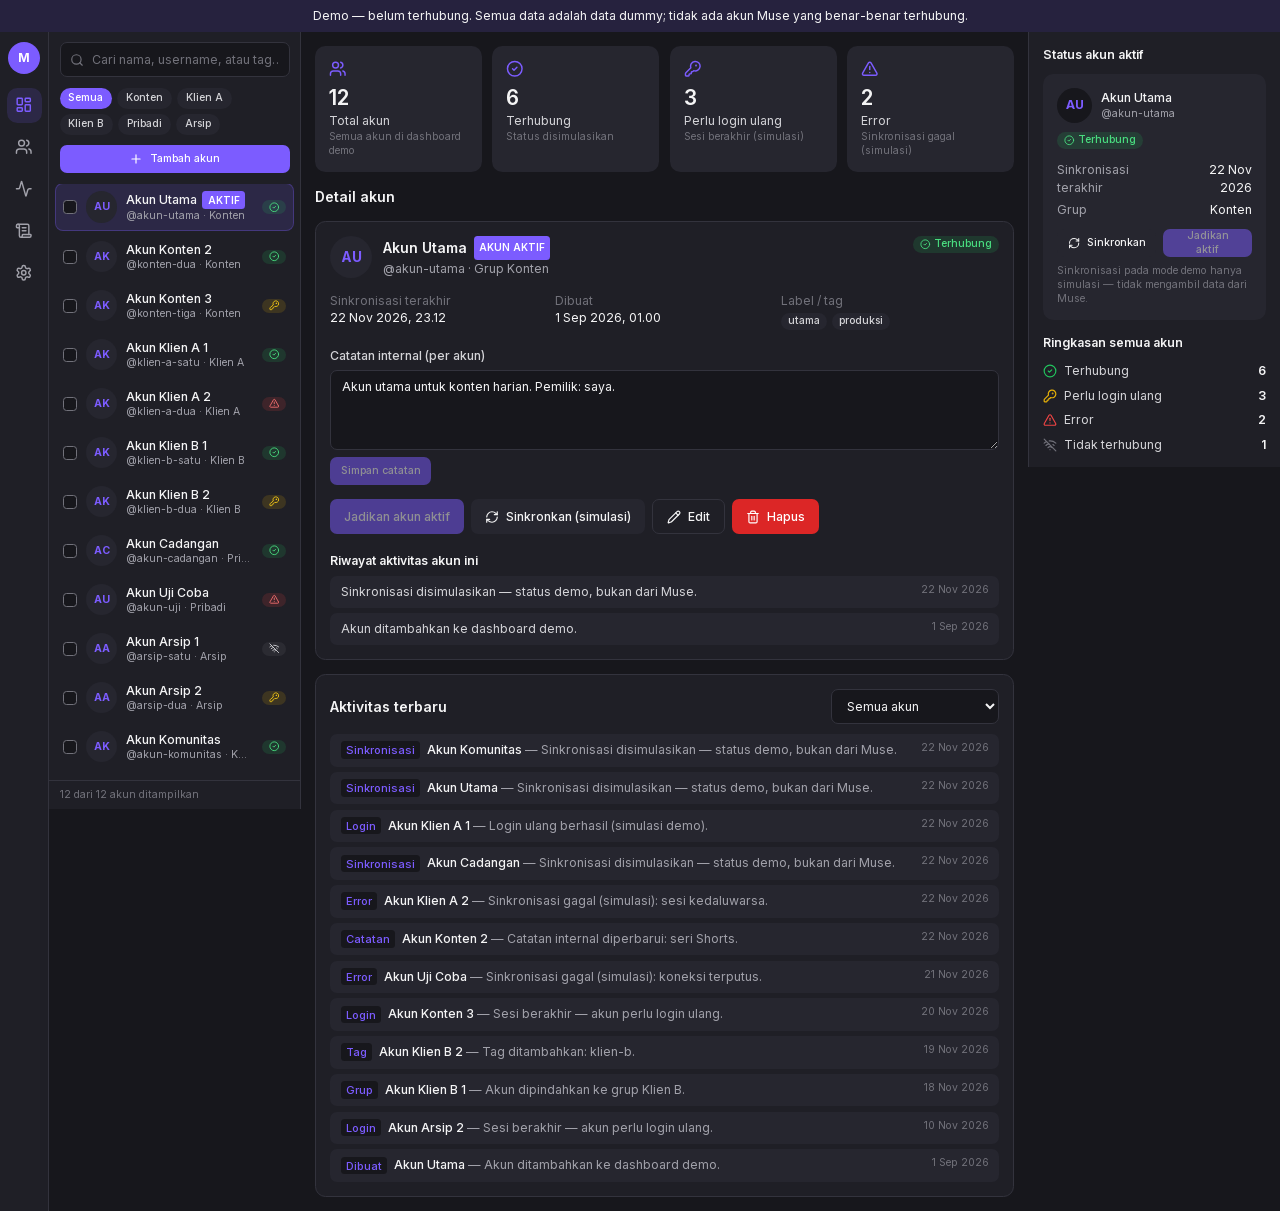
==== index.html @ e15f2b10 "Deploy Muse Multi-Account Manager (static export, demo)" ====
<!DOCTYPE html><html lang="id"><head><meta charSet="utf-8"/><meta name="viewport" content="width=device-width, initial-scale=1"/><link rel="preload" href="/_next/static/media/e4af272ccee01ff0-s.p.woff2" as="font" crossorigin="" type="font/woff2"/><link rel="stylesheet" href="/_next/static/css/fdf751924c16b645.css" data-precedence="next"/><link rel="preload" as="script" fetchPriority="low" href="/_next/static/chunks/webpack-b10e1bf7a5faa37c.js"/><script src="/_next/static/chunks/fd9d1056-e70a490eb02719dc.js" async=""></script><script src="/_next/static/chunks/117-2e8d9cd71b1ad365.js" async=""></script><script src="/_next/static/chunks/main-app-1f5f24aff5a892ca.js" async=""></script><script src="/_next/static/chunks/438-dbdf362c03883422.js" async=""></script><script src="/_next/static/chunks/536-ce1e2355e84a380b.js" async=""></script><script src="/_next/static/chunks/app/page-d097d29958a126de.js" async=""></script><script src="/_next/static/chunks/app/layout-db25bd745ebc02a4.js" async=""></script><title>Muse Multi-Account Manager — Demo</title><meta name="description" content="Dashboard demo untuk mengelola banyak akun Muse. Semua data adalah data dummy; tidak ada akun yang benar-benar terhubung."/><meta name="next-size-adjust"/><script src="/_next/static/chunks/polyfills-42372ed130431b0a.js" noModule=""></script></head><body class="__className_d8ebd1"><div class="flex min-h-screen flex-col bg-charcoal text-zinc-100"><div role="status" class="bg-accent-soft px-4 py-2 text-center text-sm text-zinc-100">Demo — belum terhubung. Semua data adalah data dummy; tidak ada akun Muse yang benar-benar terhubung.</div><header class="flex items-center gap-2 border-b border-charcoal-border bg-charcoal-panel px-3 py-2 lg:hidden"><button class="inline-flex items-center justify-center gap-2 rounded-lg font-medium transition-colors focus-visible:outline-none focus-visible:ring-2 focus-visible:ring-offset-2 focus-visible:ring-offset-charcoal disabled:pointer-events-none disabled:opacity-50 h-9 w-9 text-zinc-300 hover:bg-charcoal-card hover:text-zinc-100 focus-visible:ring-accent" aria-label="Buka daftar akun"><svg xmlns="http://www.w3.org/2000/svg" width="24" height="24" viewBox="0 0 24 24" fill="none" stroke="currentColor" stroke-width="2" stroke-linecap="round" stroke-linejoin="round" class="lucide lucide-menu h-5 w-5" aria-hidden="true"><line x1="4" x2="20" y1="12" y2="12"></line><line x1="4" x2="20" y1="6" y2="6"></line><line x1="4" x2="20" y1="18" y2="18"></line></svg></button><span class="text-sm font-semibold">Muse Multi-Account Manager</span><span class="ml-auto rounded-full bg-accent-soft px-2 py-0.5 text-xs text-accent">Demo</span><button class="inline-flex items-center justify-center gap-2 rounded-lg font-medium transition-colors focus-visible:outline-none focus-visible:ring-2 focus-visible:ring-offset-2 focus-visible:ring-offset-charcoal disabled:pointer-events-none disabled:opacity-50 h-9 w-9 text-zinc-300 hover:bg-charcoal-card hover:text-zinc-100 focus-visible:ring-accent" aria-label="Buka panel status"><svg xmlns="http://www.w3.org/2000/svg" width="24" height="24" viewBox="0 0 24 24" fill="none" stroke="currentColor" stroke-width="2" stroke-linecap="round" stroke-linejoin="round" class="lucide lucide-panel-right h-5 w-5" aria-hidden="true"><rect width="18" height="18" x="3" y="3" rx="2"></rect><path d="M15 3v18"></path></svg></button></header><div class="flex min-h-0 flex-1"><nav aria-label="Workspace" class="hidden w-14 shrink-0 flex-col items-center gap-2 border-r border-charcoal-border bg-charcoal-panel py-3 md:flex"><div class="mb-2 flex h-9 w-9 items-center justify-center rounded-full bg-accent text-sm font-bold text-white" aria-hidden="true">M</div><button aria-label="Dashboard" title="Dashboard" class="flex h-10 w-10 items-center justify-center rounded-xl transition-colors focus-visible:outline-none focus-visible:ring-2 focus-visible:ring-accent bg-accent-soft text-accent"><svg xmlns="http://www.w3.org/2000/svg" width="24" height="24" viewBox="0 0 24 24" fill="none" stroke="currentColor" stroke-width="2" stroke-linecap="round" stroke-linejoin="round" class="lucide lucide-layout-dashboard h-5 w-5" aria-hidden="true"><rect width="7" height="9" x="3" y="3" rx="1"></rect><rect width="7" height="5" x="14" y="3" rx="1"></rect><rect width="7" height="9" x="14" y="12" rx="1"></rect><rect width="7" height="5" x="3" y="16" rx="1"></rect></svg></button><button aria-label="Akun" title="Akun" class="flex h-10 w-10 items-center justify-center rounded-xl transition-colors focus-visible:outline-none focus-visible:ring-2 focus-visible:ring-accent text-zinc-400 hover:bg-charcoal-card hover:text-zinc-100"><svg xmlns="http://www.w3.org/2000/svg" width="24" height="24" viewBox="0 0 24 24" fill="none" stroke="currentColor" stroke-width="2" stroke-linecap="round" stroke-linejoin="round" class="lucide lucide-users h-5 w-5" aria-hidden="true"><path d="M16 21v-2a4 4 0 0 0-4-4H6a4 4 0 0 0-4 4v2"></path><circle cx="9" cy="7" r="4"></circle><path d="M22 21v-2a4 4 0 0 0-3-3.87"></path><path d="M16 3.13a4 4 0 0 1 0 7.75"></path></svg></button><button aria-label="Aktivitas" title="Aktivitas" class="flex h-10 w-10 items-center justify-center rounded-xl transition-colors focus-visible:outline-none focus-visible:ring-2 focus-visible:ring-accent text-zinc-400 hover:bg-charcoal-card hover:text-zinc-100"><svg xmlns="http://www.w3.org/2000/svg" width="24" height="24" viewBox="0 0 24 24" fill="none" stroke="currentColor" stroke-width="2" stroke-linecap="round" stroke-linejoin="round" class="lucide lucide-activity h-5 w-5" aria-hidden="true"><path d="M22 12h-2.48a2 2 0 0 0-1.93 1.46l-2.35 8.36a.25.25 0 0 1-.48 0L9.24 2.18a.25.25 0 0 0-.48 0l-2.35 8.36A2 2 0 0 1 4.49 12H2"></path></svg></button><button aria-label="Audit log" title="Audit log" class="flex h-10 w-10 items-center justify-center rounded-xl transition-colors focus-visible:outline-none focus-visible:ring-2 focus-visible:ring-accent text-zinc-400 hover:bg-charcoal-card hover:text-zinc-100"><svg xmlns="http://www.w3.org/2000/svg" width="24" height="24" viewBox="0 0 24 24" fill="none" stroke="currentColor" stroke-width="2" stroke-linecap="round" stroke-linejoin="round" class="lucide lucide-scroll-text h-5 w-5" aria-hidden="true"><path d="M15 12h-5"></path><path d="M15 8h-5"></path><path d="M19 17V5a2 2 0 0 0-2-2H4"></path><path d="M8 21h12a2 2 0 0 0 2-2v-1a1 1 0 0 0-1-1H11a1 1 0 0 0-1 1v1a2 2 0 1 1-4 0V5a2 2 0 1 0-4 0v2a1 1 0 0 0 1 1h3"></path></svg></button><button aria-label="Pengaturan" title="Pengaturan" class="flex h-10 w-10 items-center justify-center rounded-xl transition-colors focus-visible:outline-none focus-visible:ring-2 focus-visible:ring-accent text-zinc-400 hover:bg-charcoal-card hover:text-zinc-100"><svg xmlns="http://www.w3.org/2000/svg" width="24" height="24" viewBox="0 0 24 24" fill="none" stroke="currentColor" stroke-width="2" stroke-linecap="round" stroke-linejoin="round" class="lucide lucide-settings h-5 w-5" aria-hidden="true"><path d="M12.22 2h-.44a2 2 0 0 0-2 2v.18a2 2 0 0 1-1 1.73l-.43.25a2 2 0 0 1-2 0l-.15-.08a2 2 0 0 0-2.73.73l-.22.38a2 2 0 0 0 .73 2.73l.15.1a2 2 0 0 1 1 1.72v.51a2 2 0 0 1-1 1.74l-.15.09a2 2 0 0 0-.73 2.73l.22.38a2 2 0 0 0 2.73.73l.15-.08a2 2 0 0 1 2 0l.43.25a2 2 0 0 1 1 1.73V20a2 2 0 0 0 2 2h.44a2 2 0 0 0 2-2v-.18a2 2 0 0 1 1-1.73l.43-.25a2 2 0 0 1 2 0l.15.08a2 2 0 0 0 2.73-.73l.22-.39a2 2 0 0 0-.73-2.73l-.15-.08a2 2 0 0 1-1-1.74v-.5a2 2 0 0 1 1-1.74l.15-.09a2 2 0 0 0 .73-2.73l-.22-.38a2 2 0 0 0-2.73-.73l-.15.08a2 2 0 0 1-2 0l-.43-.25a2 2 0 0 1-1-1.73V4a2 2 0 0 0-2-2z"></path><circle cx="12" cy="12" r="3"></circle></svg></button></nav><div class="hidden lg:block"><aside class="flex w-72 shrink-0 flex-col border-r border-charcoal-border bg-charcoal-panel"><div class="space-y-3 p-3"><div class="relative"><svg xmlns="http://www.w3.org/2000/svg" width="24" height="24" viewBox="0 0 24 24" fill="none" stroke="currentColor" stroke-width="2" stroke-linecap="round" stroke-linejoin="round" class="lucide lucide-search pointer-events-none absolute left-3 top-1/2 h-4 w-4 -translate-y-1/2 text-zinc-500" aria-hidden="true"><circle cx="11" cy="11" r="8"></circle><path d="m21 21-4.3-4.3"></path></svg><input class="flex h-10 w-full rounded-lg border border-charcoal-border bg-charcoal px-3 text-sm text-zinc-100 placeholder:text-zinc-500 focus:border-accent focus:outline-none focus:ring-2 focus:ring-accent/40 pl-9" placeholder="Cari nama, username, atau tag…" aria-label="Cari akun" value=""/></div><div class="flex flex-wrap gap-1.5" role="group" aria-label="Filter grup"><button class="rounded-full px-2.5 py-1 text-xs font-medium transition-colors focus-visible:outline-none focus-visible:ring-2 focus-visible:ring-accent bg-accent text-white">Semua</button></div><button class="inline-flex items-center justify-center gap-2 rounded-lg font-medium transition-colors focus-visible:outline-none focus-visible:ring-2 focus-visible:ring-offset-2 focus-visible:ring-offset-charcoal disabled:pointer-events-none disabled:opacity-50 h-8 px-3 text-xs bg-accent text-white hover:bg-accent-hover focus-visible:ring-accent w-full"><svg xmlns="http://www.w3.org/2000/svg" width="24" height="24" viewBox="0 0 24 24" fill="none" stroke="currentColor" stroke-width="2" stroke-linecap="round" stroke-linejoin="round" class="lucide lucide-plus h-4 w-4" aria-hidden="true"><path d="M5 12h14"></path><path d="M12 5v14"></path></svg> Tambah akun</button></div><div class="min-h-0 flex-1 overflow-y-auto px-2 pb-3"><p class="px-2 py-4 text-sm text-zinc-400">Memuat data demo…</p></div><p class="border-t border-charcoal-border px-3 py-2 text-xs text-zinc-500">0<!-- --> dari <!-- -->0<!-- --> akun ditampilkan</p></aside></div><main class="min-w-0 flex-1 space-y-4 overflow-y-auto p-4"><div class="grid grid-cols-2 gap-3 xl:grid-cols-4"><div class="animate-pulse rounded-lg bg-charcoal-card h-24"></div><div class="animate-pulse rounded-lg bg-charcoal-card h-24"></div><div class="animate-pulse rounded-lg bg-charcoal-card h-24"></div><div class="animate-pulse rounded-lg bg-charcoal-card h-24"></div></div><div class="flex flex-wrap items-center justify-between gap-2"><h1 class="text-base font-semibold">Detail akun</h1></div><div class="space-y-2"><div class="animate-pulse rounded-lg bg-charcoal-card h-24"></div><div class="animate-pulse rounded-lg bg-charcoal-card h-24"></div><div class="animate-pulse rounded-lg bg-charcoal-card h-24"></div></div></main><div class="hidden xl:block"></div></div><div class="border-t border-charcoal-border bg-charcoal-panel p-4 xl:hidden"></div></div><section aria-label="Notifications alt+T" tabindex="-1" aria-live="polite" aria-relevant="additions text" aria-atomic="false"></section><script src="/_next/static/chunks/webpack-b10e1bf7a5faa37c.js" async=""></script><script>(self.__next_f=self.__next_f||[]).push([0]);self.__next_f.push([2,null])</script><script>self.__next_f.push([1,"1:HL[\"/_next/static/media/e4af272ccee01ff0-s.p.woff2\",\"font\",{\"crossOrigin\":\"\",\"type\":\"font/woff2\"}]\n2:HL[\"/_next/static/css/fdf751924c16b645.css\",\"style\"]\n"])</script><script>self.__next_f.push([1,"3:I[2846,[],\"\"]\n5:I[9107,[],\"ClientPageRoot\"]\n6:I[1229,[\"438\",\"static/chunks/438-dbdf362c03883422.js\",\"536\",\"static/chunks/536-ce1e2355e84a380b.js\",\"931\",\"static/chunks/app/page-d097d29958a126de.js\"],\"default\",1]\n7:I[4707,[],\"\"]\n8:I[6423,[],\"\"]\n9:I[4438,[\"438\",\"static/chunks/438-dbdf362c03883422.js\",\"185\",\"static/chunks/app/layout-db25bd745ebc02a4.js\"],\"Toaster\"]\nb:I[1060,[],\"\"]\nc:[]\n"])</script><script>self.__next_f.push([1,"0:[\"$\",\"$L3\",null,{\"buildId\":\"z0rj8Gylkk98TvCoFF9S1\",\"assetPrefix\":\"\",\"urlParts\":[\"\",\"\"],\"initialTree\":[\"\",{\"children\":[\"__PAGE__\",{}]},\"$undefined\",\"$undefined\",true],\"initialSeedData\":[\"\",{\"children\":[\"__PAGE__\",{},[[\"$L4\",[\"$\",\"$L5\",null,{\"props\":{\"params\":{},\"searchParams\":{}},\"Component\":\"$6\"}],null],null],null]},[[[[\"$\",\"link\",\"0\",{\"rel\":\"stylesheet\",\"href\":\"/_next/static/css/fdf751924c16b645.css\",\"precedence\":\"next\",\"crossOrigin\":\"$undefined\"}]],[\"$\",\"html\",null,{\"lang\":\"id\",\"children\":[\"$\",\"body\",null,{\"className\":\"__className_d8ebd1\",\"children\":[[\"$\",\"$L7\",null,{\"parallelRouterKey\":\"children\",\"segmentPath\":[\"children\"],\"error\":\"$undefined\",\"errorStyles\":\"$undefined\",\"errorScripts\":\"$undefined\",\"template\":[\"$\",\"$L8\",null,{}],\"templateStyles\":\"$undefined\",\"templateScripts\":\"$undefined\",\"notFound\":[[\"$\",\"title\",null,{\"children\":\"404: This page could not be found.\"}],[\"$\",\"div\",null,{\"style\":{\"fontFamily\":\"system-ui,\\\"Segoe UI\\\",Roboto,Helvetica,Arial,sans-serif,\\\"Apple Color Emoji\\\",\\\"Segoe UI Emoji\\\"\",\"height\":\"100vh\",\"textAlign\":\"center\",\"display\":\"flex\",\"flexDirection\":\"column\",\"alignItems\":\"center\",\"justifyContent\":\"center\"},\"children\":[\"$\",\"div\",null,{\"children\":[[\"$\",\"style\",null,{\"dangerouslySetInnerHTML\":{\"__html\":\"body{color:#000;background:#fff;margin:0}.next-error-h1{border-right:1px solid rgba(0,0,0,.3)}@media (prefers-color-scheme:dark){body{color:#fff;background:#000}.next-error-h1{border-right:1px solid rgba(255,255,255,.3)}}\"}}],[\"$\",\"h1\",null,{\"className\":\"next-error-h1\",\"style\":{\"display\":\"inline-block\",\"margin\":\"0 20px 0 0\",\"padding\":\"0 23px 0 0\",\"fontSize\":24,\"fontWeight\":500,\"verticalAlign\":\"top\",\"lineHeight\":\"49px\"},\"children\":\"404\"}],[\"$\",\"div\",null,{\"style\":{\"display\":\"inline-block\"},\"children\":[\"$\",\"h2\",null,{\"style\":{\"fontSize\":14,\"fontWeight\":400,\"lineHeight\":\"49px\",\"margin\":0},\"children\":\"This page could not be found.\"}]}]]}]}]],\"notFoundStyles\":[]}],[\"$\",\"$L9\",null,{\"position\":\"bottom-right\",\"richColors\":true,\"toastOptions\":{\"style\":{\"background\":\"#1f1f26\",\"border\":\"1px solid #33333d\",\"color\":\"#f4f4f5\"}}}]]}]}]],null],null],\"couldBeIntercepted\":false,\"initialHead\":[null,\"$La\"],\"globalErrorComponent\":\"$b\",\"missingSlots\":\"$Wc\"}]\n"])</script><script>self.__next_f.push([1,"a:[[\"$\",\"meta\",\"0\",{\"name\":\"viewport\",\"content\":\"width=device-width, initial-scale=1\"}],[\"$\",\"meta\",\"1\",{\"charSet\":\"utf-8\"}],[\"$\",\"title\",\"2\",{\"children\":\"Muse Multi-Account Manager — Demo\"}],[\"$\",\"meta\",\"3\",{\"name\":\"description\",\"content\":\"Dashboard demo untuk mengelola banyak akun Muse. Semua data adalah data dummy; tidak ada akun yang benar-benar terhubung.\"}],[\"$\",\"meta\",\"4\",{\"name\":\"next-size-adjust\"}]]\n4:null\n"])</script></body></html>
---- _next/static/css/fdf751924c16b645.css ----
@font-face{font-family:__Inter_d8ebd1;font-style:normal;font-weight:100 900;font-display:swap;src:url(/_next/static/media/ba9851c3c22cd980-s.woff2) format("woff2");unicode-range:u+0460-052f,u+1c80-1c8a,u+20b4,u+2de0-2dff,u+a640-a69f,u+fe2e-fe2f}@font-face{font-family:__Inter_d8ebd1;font-style:normal;font-weight:100 900;font-display:swap;src:url(/_next/static/media/21350d82a1f187e9-s.woff2) format("woff2");unicode-range:u+0301,u+0400-045f,u+0490-0491,u+04b0-04b1,u+2116}@font-face{font-family:__Inter_d8ebd1;font-style:normal;font-weight:100 900;font-display:swap;src:url(/_next/static/media/c5fe6dc8356a8c31-s.woff2) format("woff2");unicode-range:u+1f??}@font-face{font-family:__Inter_d8ebd1;font-style:normal;font-weight:100 900;font-display:swap;src:url(/_next/static/media/19cfc7226ec3afaa-s.woff2) format("woff2");unicode-range:u+0370-0377,u+037a-037f,u+0384-038a,u+038c,u+038e-03a1,u+03a3-03ff}@font-face{font-family:__Inter_d8ebd1;font-style:normal;font-weight:100 900;font-display:swap;src:url(/_next/static/media/df0a9ae256c0569c-s.woff2) format("woff2");unicode-range:u+0102-0103,u+0110-0111,u+0128-0129,u+0168-0169,u+01a0-01a1,u+01af-01b0,u+0300-0301,u+0303-0304,u+0308-0309,u+0323,u+0329,u+1ea0-1ef9,u+20ab}@font-face{font-family:__Inter_d8ebd1;font-style:normal;font-weight:100 900;font-display:swap;src:url(/_next/static/media/8e9860b6e62d6359-s.woff2) format("woff2");unicode-range:u+0100-02ba,u+02bd-02c5,u+02c7-02cc,u+02ce-02d7,u+02dd-02ff,u+0304,u+0308,u+0329,u+1d00-1dbf,u+1e00-1e9f,u+1ef2-1eff,u+2020,u+20a0-20ab,u+20ad-20c4,u+2113,u+2c60-2c7f,u+a720-a7ff}@font-face{font-family:__Inter_d8ebd1;font-style:normal;font-weight:100 900;font-display:swap;src:url(/_next/static/media/e4af272ccee01ff0-s.p.woff2) format("woff2");unicode-range:u+00??,u+0131,u+0152-0153,u+02bb-02bc,u+02c6,u+02da,u+02dc,u+0304,u+0308,u+0329,u+2000-206f,u+20ac,u+2122,u+2191,u+2193,u+2212,u+2215,u+feff,u+fffd}@font-face{font-family:__Inter_Fallback_d8ebd1;src:local("Arial");ascent-override:90.49%;descent-override:22.56%;line-gap-override:0.00%;size-adjust:107.06%}.__className_d8ebd1{font-family:__Inter_d8ebd1,__Inter_Fallback_d8ebd1;font-style:normal}*,:after,:before{--tw-border-spacing-x:0;--tw-border-spacing-y:0;--tw-translate-x:0;--tw-translate-y:0;--tw-rotate:0;--tw-skew-x:0;--tw-skew-y:0;--tw-scale-x:1;--tw-scale-y:1;--tw-pan-x: ;--tw-pan-y: ;--tw-pinch-zoom: ;--tw-scroll-snap-strictness:proximity;--tw-gradient-from-position: ;--tw-gradient-via-position: ;--tw-gradient-to-position: ;--tw-ordinal: ;--tw-slashed-zero: ;--tw-numeric-figure: ;--tw-numeric-spacing: ;--tw-numeric-fraction: ;--tw-ring-inset: ;--tw-ring-offset-width:0px;--tw-ring-offset-color:#fff;--tw-ring-color:rgba(59,130,246,.5);--tw-ring-offset-shadow:0 0 #0000;--tw-ring-shadow:0 0 #0000;--tw-shadow:0 0 #0000;--tw-shadow-colored:0 0 #0000;--tw-blur: ;--tw-brightness: ;--tw-contrast: ;--tw-grayscale: ;--tw-hue-rotate: ;--tw-invert: ;--tw-saturate: ;--tw-sepia: ;--tw-drop-shadow: ;--tw-backdrop-blur: ;--tw-backdrop-brightness: ;--tw-backdrop-contrast: ;--tw-backdrop-grayscale: ;--tw-backdrop-hue-rotate: ;--tw-backdrop-invert: ;--tw-backdrop-opacity: ;--tw-backdrop-saturate: ;--tw-backdrop-sepia: ;--tw-contain-size: ;--tw-contain-layout: ;--tw-contain-paint: ;--tw-contain-style: }::backdrop{--tw-border-spacing-x:0;--tw-border-spacing-y:0;--tw-translate-x:0;--tw-translate-y:0;--tw-rotate:0;--tw-skew-x:0;--tw-skew-y:0;--tw-scale-x:1;--tw-scale-y:1;--tw-pan-x: ;--tw-pan-y: ;--tw-pinch-zoom: ;--tw-scroll-snap-strictness:proximity;--tw-gradient-from-position: ;--tw-gradient-via-position: ;--tw-gradient-to-position: ;--tw-ordinal: ;--tw-slashed-zero: ;--tw-numeric-figure: ;--tw-numeric-spacing: ;--tw-numeric-fraction: ;--tw-ring-inset: ;--tw-ring-offset-width:0px;--tw-ring-offset-color:#fff;--tw-ring-color:rgba(59,130,246,.5);--tw-ring-offset-shadow:0 0 #0000;--tw-ring-shadow:0 0 #0000;--tw-shadow:0 0 #0000;--tw-shadow-colored:0 0 #0000;--tw-blur: ;--tw-brightness: ;--tw-contrast: ;--tw-grayscale: ;--tw-hue-rotate: ;--tw-invert: ;--tw-saturate: ;--tw-sepia: ;--tw-drop-shadow: ;--tw-backdrop-blur: ;--tw-backdrop-brightness: ;--tw-backdrop-contrast: ;--tw-backdrop-grayscale: ;--tw-backdrop-hue-rotate: ;--tw-backdrop-invert: ;--tw-backdrop-opacity: ;--tw-backdrop-saturate: ;--tw-backdrop-sepia: ;--tw-contain-size: ;--tw-contain-layout: ;--tw-contain-paint: ;--tw-contain-style: }/*
! tailwindcss v3.4.19 | MIT License | https://tailwindcss.com
*/*,:after,:before{box-sizing:border-box;border:0 solid #e5e7eb}:after,:before{--tw-content:""}:host,html{line-height:1.5;-webkit-text-size-adjust:100%;-moz-tab-size:4;-o-tab-size:4;tab-size:4;font-family:Inter,system-ui,-apple-system,Segoe UI,sans-serif;font-feature-settings:normal;font-variation-settings:normal;-webkit-tap-highlight-color:transparent}body{margin:0;line-height:inherit}hr{height:0;color:inherit;border-top-width:1px}abbr:where([title]){-webkit-text-decoration:underline dotted;text-decoration:underline dotted}h1,h2,h3,h4,h5,h6{font-size:inherit;font-weight:inherit}a{color:inherit;text-decoration:inherit}b,strong{font-weight:bolder}code,kbd,pre,samp{font-family:ui-monospace,SFMono-Regular,Menlo,Monaco,Consolas,Liberation Mono,Courier New,monospace;font-feature-settings:normal;font-variation-settings:normal;font-size:1em}small{font-size:80%}sub,sup{font-size:75%;line-height:0;position:relative;vertical-align:baseline}sub{bottom:-.25em}sup{top:-.5em}table{text-indent:0;border-color:inherit;border-collapse:collapse}button,input,optgroup,select,textarea{font-family:inherit;font-feature-settings:inherit;font-variation-settings:inherit;font-size:100%;font-weight:inherit;line-height:inherit;letter-spacing:inherit;color:inherit;margin:0;padding:0}button,select{text-transform:none}button,input:where([type=button]),input:where([type=reset]),input:where([type=submit]){-webkit-appearance:button;background-color:transparent;background-image:none}:-moz-focusring{outline:auto}:-moz-ui-invalid{box-shadow:none}progress{vertical-align:baseline}::-webkit-inner-spin-button,::-webkit-outer-spin-button{height:auto}[type=search]{-webkit-appearance:textfield;outline-offset:-2px}::-webkit-search-decoration{-webkit-appearance:none}::-webkit-file-upload-button{-webkit-appearance:button;font:inherit}summary{display:list-item}blockquote,dd,dl,figure,h1,h2,h3,h4,h5,h6,hr,p,pre{margin:0}fieldset{margin:0}fieldset,legend{padding:0}menu,ol,ul{list-style:none;margin:0;padding:0}dialog{padding:0}textarea{resize:vertical}input::-moz-placeholder,textarea::-moz-placeholder{opacity:1;color:#9ca3af}input::placeholder,textarea::placeholder{opacity:1;color:#9ca3af}[role=button],button{cursor:pointer}:disabled{cursor:default}audio,canvas,embed,iframe,img,object,svg,video{display:block;vertical-align:middle}img,video{max-width:100%;height:auto}[hidden]:where(:not([hidden=until-found])){display:none}.pointer-events-none{pointer-events:none}.fixed{position:fixed}.absolute{position:absolute}.relative{position:relative}.inset-0{inset:0}.inset-x-0{left:0;right:0}.inset-y-0{top:0;bottom:0}.bottom-4{bottom:1rem}.left-0{left:0}.left-3{left:.75rem}.right-0{right:0}.top-1\/2{top:50%}.z-40{z-index:40}.z-50{z-index:50}.mx-auto{margin-left:auto;margin-right:auto}.mb-1{margin-bottom:.25rem}.mb-2{margin-bottom:.5rem}.mb-3{margin-bottom:.75rem}.mb-4{margin-bottom:1rem}.ml-auto{margin-left:auto}.mr-2{margin-right:.5rem}.mt-0\.5{margin-top:.125rem}.mt-1{margin-top:.25rem}.mt-1\.5{margin-top:.375rem}.mt-2{margin-top:.5rem}.mt-3{margin-top:.75rem}.mt-4{margin-top:1rem}.mt-5{margin-top:1.25rem}.block{display:block}.flex{display:flex}.inline-flex{display:inline-flex}.grid{display:grid}.hidden{display:none}.h-10{height:2.5rem}.h-12{height:3rem}.h-24{height:6rem}.h-3{height:.75rem}.h-3\.5{height:.875rem}.h-4{height:1rem}.h-5{height:1.25rem}.h-8{height:2rem}.h-9{height:2.25rem}.h-px{height:1px}.max-h-56{max-height:14rem}.max-h-\[90vh\]{max-height:90vh}.min-h-0{min-height:0}.min-h-\[80px\]{min-height:80px}.min-h-screen{min-height:100vh}.w-10{width:2.5rem}.w-12{width:3rem}.w-14{width:3.5rem}.w-3{width:.75rem}.w-3\.5{width:.875rem}.w-4{width:1rem}.w-48{width:12rem}.w-5{width:1.25rem}.w-72{width:18rem}.w-8{width:2rem}.w-80{width:20rem}.w-9{width:2.25rem}.w-fit{width:-moz-fit-content;width:fit-content}.w-full{width:100%}.min-w-0{min-width:0}.max-w-\[85vw\]{max-width:85vw}.max-w-\[calc\(100vw-2rem\)\]{max-width:calc(100vw - 2rem)}.max-w-md{max-width:28rem}.max-w-sm{max-width:24rem}.flex-1{flex:1 1 0%}.shrink-0{flex-shrink:0}.-translate-y-1\/2{--tw-translate-y:-50%;transform:translate(var(--tw-translate-x),var(--tw-translate-y)) rotate(var(--tw-rotate)) skewX(var(--tw-skew-x)) skewY(var(--tw-skew-y)) scaleX(var(--tw-scale-x)) scaleY(var(--tw-scale-y))}@keyframes pulse{50%{opacity:.5}}.animate-pulse{animation:pulse 2s cubic-bezier(.4,0,.6,1) infinite}.cursor-pointer{cursor:pointer}.list-disc{list-style-type:disc}.appearance-none{-webkit-appearance:none;-moz-appearance:none;appearance:none}.grid-cols-2{grid-template-columns:repeat(2,minmax(0,1fr))}.flex-col{flex-direction:column}.flex-wrap{flex-wrap:wrap}.items-start{align-items:flex-start}.items-end{align-items:flex-end}.items-center{align-items:center}.justify-end{justify-content:flex-end}.justify-center{justify-content:center}.justify-between{justify-content:space-between}.gap-1{gap:.25rem}.gap-1\.5{gap:.375rem}.gap-2{gap:.5rem}.gap-2\.5{gap:.625rem}.gap-3{gap:.75rem}.gap-4{gap:1rem}.space-y-1>:not([hidden])~:not([hidden]){--tw-space-y-reverse:0;margin-top:calc(.25rem * calc(1 - var(--tw-space-y-reverse)));margin-bottom:calc(.25rem * var(--tw-space-y-reverse))}.space-y-1\.5>:not([hidden])~:not([hidden]){--tw-space-y-reverse:0;margin-top:calc(.375rem * calc(1 - var(--tw-space-y-reverse)));margin-bottom:calc(.375rem * var(--tw-space-y-reverse))}.space-y-2>:not([hidden])~:not([hidden]){--tw-space-y-reverse:0;margin-top:calc(.5rem * calc(1 - var(--tw-space-y-reverse)));margin-bottom:calc(.5rem * var(--tw-space-y-reverse))}.space-y-3>:not([hidden])~:not([hidden]){--tw-space-y-reverse:0;margin-top:calc(.75rem * calc(1 - var(--tw-space-y-reverse)));margin-bottom:calc(.75rem * var(--tw-space-y-reverse))}.space-y-4>:not([hidden])~:not([hidden]){--tw-space-y-reverse:0;margin-top:calc(1rem * calc(1 - var(--tw-space-y-reverse)));margin-bottom:calc(1rem * var(--tw-space-y-reverse))}.overflow-x-auto{overflow-x:auto}.overflow-y-auto{overflow-y:auto}.truncate{overflow:hidden;text-overflow:ellipsis;white-space:nowrap}.rounded{border-radius:.25rem}.rounded-full{border-radius:9999px}.rounded-lg{border-radius:.5rem}.rounded-md{border-radius:.375rem}.rounded-xl{border-radius:.75rem}.border{border-width:1px}.border-b{border-bottom-width:1px}.border-l{border-left-width:1px}.border-r{border-right-width:1px}.border-t{border-top-width:1px}.border-dashed{border-style:dashed}.border-accent\/50{border-color:rgba(124,92,255,.5)}.border-charcoal-border{--tw-border-opacity:1;border-color:rgb(51 51 61/var(--tw-border-opacity,1))}.border-zinc-500{--tw-border-opacity:1;border-color:rgb(113 113 122/var(--tw-border-opacity,1))}.bg-accent{--tw-bg-opacity:1;background-color:rgb(124 92 255/var(--tw-bg-opacity,1))}.bg-accent-soft{background-color:rgba(124,92,255,.15)}.bg-black\/70{background-color:rgba(0,0,0,.7)}.bg-charcoal{--tw-bg-opacity:1;background-color:rgb(23 23 28/var(--tw-bg-opacity,1))}.bg-charcoal-border{--tw-bg-opacity:1;background-color:rgb(51 51 61/var(--tw-bg-opacity,1))}.bg-charcoal-card{--tw-bg-opacity:1;background-color:rgb(38 38 47/var(--tw-bg-opacity,1))}.bg-charcoal-panel{--tw-bg-opacity:1;background-color:rgb(31 31 38/var(--tw-bg-opacity,1))}.bg-green-500\/15{background-color:rgba(34,197,94,.15)}.bg-red-500\/15{background-color:rgba(239,68,68,.15)}.bg-red-600{--tw-bg-opacity:1;background-color:rgb(220 38 38/var(--tw-bg-opacity,1))}.bg-transparent{background-color:transparent}.bg-yellow-500\/15{background-color:rgba(234,179,8,.15)}.bg-zinc-500\/15{background-color:hsla(240,4%,46%,.15)}.p-1{padding:.25rem}.p-3{padding:.75rem}.p-4{padding:1rem}.p-5{padding:1.25rem}.p-6{padding:1.5rem}.px-1\.5{padding-left:.375rem;padding-right:.375rem}.px-2{padding-left:.5rem;padding-right:.5rem}.px-2\.5{padding-left:.625rem;padding-right:.625rem}.px-3{padding-left:.75rem;padding-right:.75rem}.px-4{padding-left:1rem;padding-right:1rem}.py-0\.5{padding-top:.125rem;padding-bottom:.125rem}.py-1{padding-top:.25rem;padding-bottom:.25rem}.py-10{padding-top:2.5rem;padding-bottom:2.5rem}.py-2{padding-top:.5rem;padding-bottom:.5rem}.py-3{padding-top:.75rem;padding-bottom:.75rem}.py-4{padding-top:1rem;padding-bottom:1rem}.pb-3{padding-bottom:.75rem}.pl-5{padding-left:1.25rem}.pl-9{padding-left:2.25rem}.pt-1{padding-top:.25rem}.text-center{text-align:center}.text-right{text-align:right}.text-2xl{font-size:1.5rem;line-height:2rem}.text-\[10px\]{font-size:10px}.text-\[11px\]{font-size:11px}.text-base{font-size:1rem;line-height:1.5rem}.text-sm{font-size:.875rem;line-height:1.25rem}.text-xs{font-size:.75rem;line-height:1rem}.font-bold{font-weight:700}.font-medium{font-weight:500}.font-normal{font-weight:400}.font-semibold{font-weight:600}.text-accent{--tw-text-opacity:1;color:rgb(124 92 255/var(--tw-text-opacity,1))}.text-green-400{--tw-text-opacity:1;color:rgb(74 222 128/var(--tw-text-opacity,1))}.text-green-500{--tw-text-opacity:1;color:rgb(34 197 94/var(--tw-text-opacity,1))}.text-red-400{--tw-text-opacity:1;color:rgb(248 113 113/var(--tw-text-opacity,1))}.text-red-500{--tw-text-opacity:1;color:rgb(239 68 68/var(--tw-text-opacity,1))}.text-white{--tw-text-opacity:1;color:rgb(255 255 255/var(--tw-text-opacity,1))}.text-yellow-400{--tw-text-opacity:1;color:rgb(250 204 21/var(--tw-text-opacity,1))}.text-yellow-500{--tw-text-opacity:1;color:rgb(234 179 8/var(--tw-text-opacity,1))}.text-zinc-100{--tw-text-opacity:1;color:rgb(244 244 245/var(--tw-text-opacity,1))}.text-zinc-300{--tw-text-opacity:1;color:rgb(212 212 216/var(--tw-text-opacity,1))}.text-zinc-400{--tw-text-opacity:1;color:rgb(161 161 170/var(--tw-text-opacity,1))}.text-zinc-500{--tw-text-opacity:1;color:rgb(113 113 122/var(--tw-text-opacity,1))}.accent-accent{accent-color:#7c5cff}.shadow-2xl{--tw-shadow:0 25px 50px -12px rgba(0,0,0,.25);--tw-shadow-colored:0 25px 50px -12px var(--tw-shadow-color)}.shadow-2xl,.shadow-xl{box-shadow:var(--tw-ring-offset-shadow,0 0 #0000),var(--tw-ring-shadow,0 0 #0000),var(--tw-shadow)}.shadow-xl{--tw-shadow:0 20px 25px -5px rgba(0,0,0,.1),0 8px 10px -6px rgba(0,0,0,.1);--tw-shadow-colored:0 20px 25px -5px var(--tw-shadow-color),0 8px 10px -6px var(--tw-shadow-color)}.outline{outline-style:solid}.ring-1{--tw-ring-offset-shadow:var(--tw-ring-inset) 0 0 0 var(--tw-ring-offset-width) var(--tw-ring-offset-color);--tw-ring-shadow:var(--tw-ring-inset) 0 0 0 calc(1px + var(--tw-ring-offset-width)) var(--tw-ring-color);box-shadow:var(--tw-ring-offset-shadow),var(--tw-ring-shadow),var(--tw-shadow,0 0 #0000)}.ring-accent\/40{--tw-ring-color:rgba(124,92,255,.4)}.filter{filter:var(--tw-blur) var(--tw-brightness) var(--tw-contrast) var(--tw-grayscale) var(--tw-hue-rotate) var(--tw-invert) var(--tw-saturate) var(--tw-sepia) var(--tw-drop-shadow)}.transition-colors{transition-property:color,background-color,border-color,text-decoration-color,fill,stroke;transition-timing-function:cubic-bezier(.4,0,.2,1);transition-duration:.15s}:root{color-scheme:dark}body,html{background-color:#17171c;color:#f4f4f5;font-size:14px;line-height:1.5}*{scrollbar-width:thin;scrollbar-color:#33333d transparent}::-webkit-scrollbar{width:8px;height:8px}::-webkit-scrollbar-thumb{background:#33333d;border-radius:8px}:focus-visible{outline:2px solid #7c5cff;outline-offset:2px}.placeholder\:text-zinc-500::-moz-placeholder{--tw-text-opacity:1;color:rgb(113 113 122/var(--tw-text-opacity,1))}.placeholder\:text-zinc-500::placeholder{--tw-text-opacity:1;color:rgb(113 113 122/var(--tw-text-opacity,1))}.checked\:border-accent:checked{--tw-border-opacity:1;border-color:rgb(124 92 255/var(--tw-border-opacity,1))}.checked\:bg-accent:checked{--tw-bg-opacity:1;background-color:rgb(124 92 255/var(--tw-bg-opacity,1))}.hover\:bg-accent-hover:hover{--tw-bg-opacity:1;background-color:rgb(106 78 240/var(--tw-bg-opacity,1))}.hover\:bg-charcoal-border:hover{--tw-bg-opacity:1;background-color:rgb(51 51 61/var(--tw-bg-opacity,1))}.hover\:bg-charcoal-card:hover{--tw-bg-opacity:1;background-color:rgb(38 38 47/var(--tw-bg-opacity,1))}.hover\:bg-red-500:hover{--tw-bg-opacity:1;background-color:rgb(239 68 68/var(--tw-bg-opacity,1))}.hover\:text-zinc-100:hover{--tw-text-opacity:1;color:rgb(244 244 245/var(--tw-text-opacity,1))}.focus\:border-accent:focus{--tw-border-opacity:1;border-color:rgb(124 92 255/var(--tw-border-opacity,1))}.focus\:outline-none:focus{outline:2px solid transparent;outline-offset:2px}.focus\:ring-2:focus{--tw-ring-offset-shadow:var(--tw-ring-inset) 0 0 0 var(--tw-ring-offset-width) var(--tw-ring-offset-color);--tw-ring-shadow:var(--tw-ring-inset) 0 0 0 calc(2px + var(--tw-ring-offset-width)) var(--tw-ring-color);box-shadow:var(--tw-ring-offset-shadow),var(--tw-ring-shadow),var(--tw-shadow,0 0 #0000)}.focus\:ring-accent\/40:focus{--tw-ring-color:rgba(124,92,255,.4)}.focus-visible\:outline-none:focus-visible{outline:2px solid transparent;outline-offset:2px}.focus-visible\:ring-2:focus-visible{--tw-ring-offset-shadow:var(--tw-ring-inset) 0 0 0 var(--tw-ring-offset-width) var(--tw-ring-offset-color);--tw-ring-shadow:var(--tw-ring-inset) 0 0 0 calc(2px + var(--tw-ring-offset-width)) var(--tw-ring-color);box-shadow:var(--tw-ring-offset-shadow),var(--tw-ring-shadow),var(--tw-shadow,0 0 #0000)}.focus-visible\:ring-accent:focus-visible{--tw-ring-opacity:1;--tw-ring-color:rgb(124 92 255/var(--tw-ring-opacity,1))}.focus-visible\:ring-red-500:focus-visible{--tw-ring-opacity:1;--tw-ring-color:rgb(239 68 68/var(--tw-ring-opacity,1))}.focus-visible\:ring-offset-2:focus-visible{--tw-ring-offset-width:2px}.focus-visible\:ring-offset-charcoal:focus-visible{--tw-ring-offset-color:#17171c}.disabled\:pointer-events-none:disabled{pointer-events:none}.disabled\:opacity-50:disabled{opacity:.5}@media (min-width:640px){.sm\:block{display:block}.sm\:max-w-2xl{max-width:42rem}.sm\:max-w-md{max-width:28rem}.sm\:grid-cols-2{grid-template-columns:repeat(2,minmax(0,1fr))}.sm\:grid-cols-3{grid-template-columns:repeat(3,minmax(0,1fr))}.sm\:items-center{align-items:center}}@media (min-width:768px){.md\:flex{display:flex}}@media (min-width:1024px){.lg\:block{display:block}.lg\:hidden{display:none}}@media (min-width:1280px){.xl\:block{display:block}.xl\:hidden{display:none}.xl\:grid-cols-3{grid-template-columns:repeat(3,minmax(0,1fr))}.xl\:grid-cols-4{grid-template-columns:repeat(4,minmax(0,1fr))}}
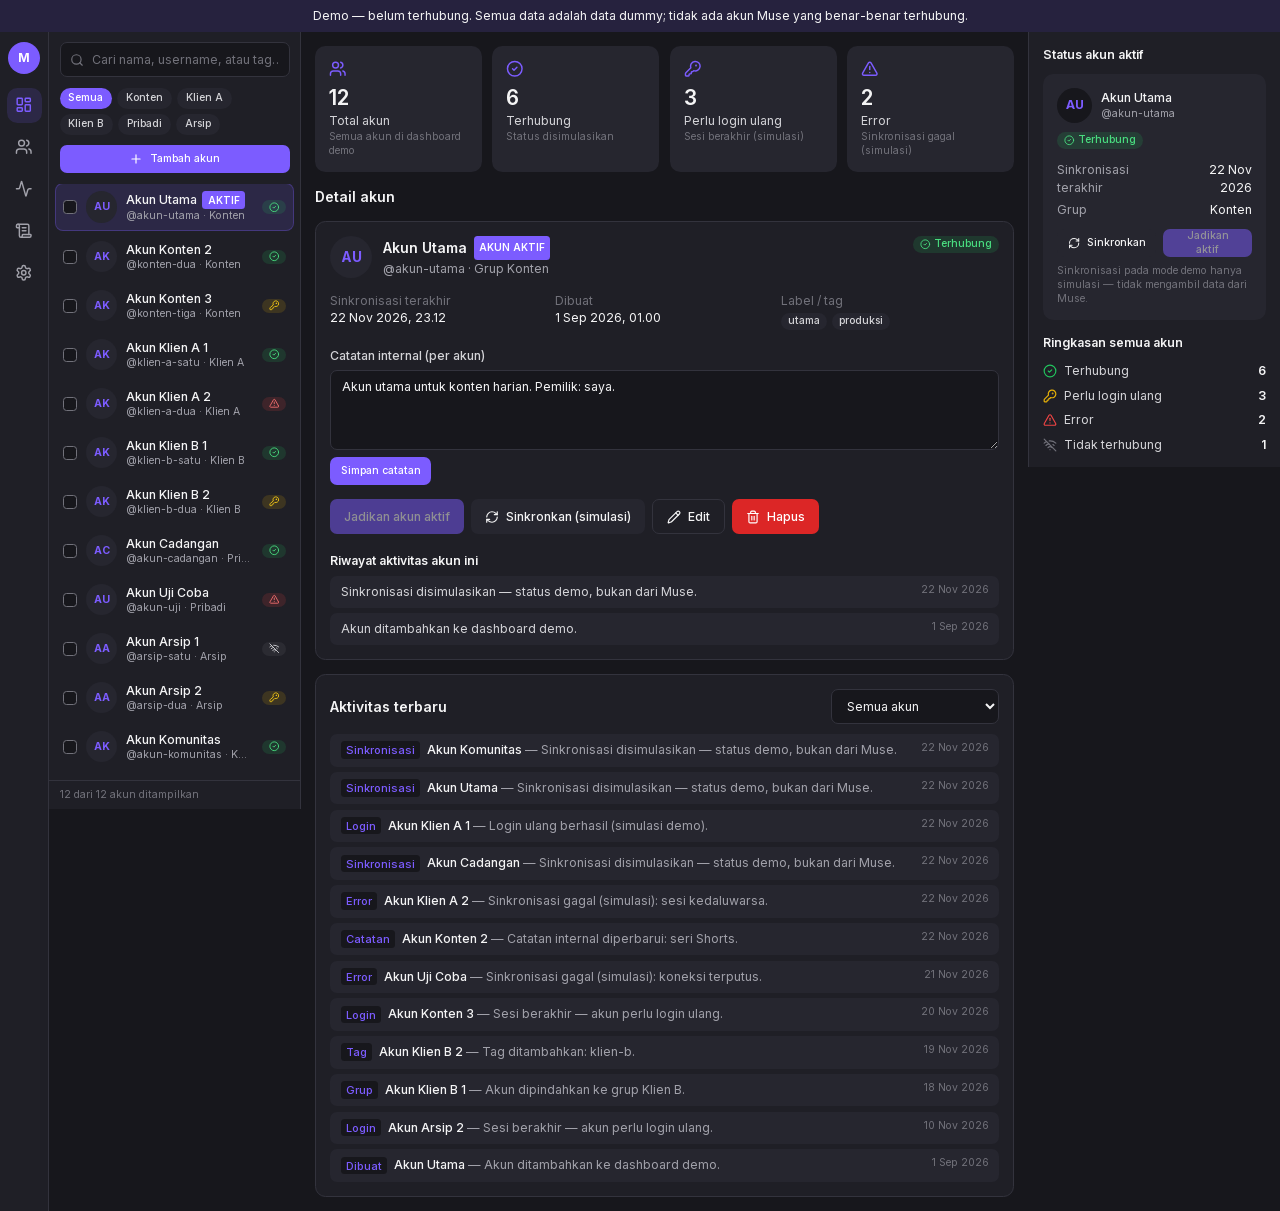
==== commit 31090d4e: "Perbaiki: persistensi localStorage, login ulang simulasi, reset data demo" ====
--- a/index.html
+++ b/index.html
@@ -1 +1 @@
-<!DOCTYPE html><html lang="id"><head><meta charSet="utf-8"/><meta name="viewport" content="width=device-width, initial-scale=1"/><link rel="preload" href="/_next/static/media/e4af272ccee01ff0-s.p.woff2" as="font" crossorigin="" type="font/woff2"/><link rel="stylesheet" href="/_next/static/css/fdf751924c16b645.css" data-precedence="next"/><link rel="preload" as="script" fetchPriority="low" href="/_next/static/chunks/webpack-b10e1bf7a5faa37c.js"/><script src="/_next/static/chunks/fd9d1056-e70a490eb02719dc.js" async=""></script><script src="/_next/static/chunks/117-2e8d9cd71b1ad365.js" async=""></script><script src="/_next/static/chunks/main-app-1f5f24aff5a892ca.js" async=""></script><script src="/_next/static/chunks/438-dbdf362c03883422.js" async=""></script><script src="/_next/static/chunks/536-ce1e2355e84a380b.js" async=""></script><script src="/_next/static/chunks/app/page-d097d29958a126de.js" async=""></script><script src="/_next/static/chunks/app/layout-db25bd745ebc02a4.js" async=""></script><title>Muse Multi-Account Manager — Demo</title><meta name="description" content="Dashboard demo untuk mengelola banyak akun Muse. Semua data adalah data dummy; tidak ada akun yang benar-benar terhubung."/><meta name="next-size-adjust"/><script src="/_next/static/chunks/polyfills-42372ed130431b0a.js" noModule=""></script></head><body class="__className_d8ebd1"><div class="flex min-h-screen flex-col bg-charcoal text-zinc-100"><div role="status" class="bg-accent-soft px-4 py-2 text-center text-sm text-zinc-100">Demo — belum terhubung. Semua data adalah data dummy; tidak ada akun Muse yang benar-benar terhubung.</div><header class="flex items-center gap-2 border-b border-charcoal-border bg-charcoal-panel px-3 py-2 lg:hidden"><button class="inline-flex items-center justify-center gap-2 rounded-lg font-medium transition-colors focus-visible:outline-none focus-visible:ring-2 focus-visible:ring-offset-2 focus-visible:ring-offset-charcoal disabled:pointer-events-none disabled:opacity-50 h-9 w-9 text-zinc-300 hover:bg-charcoal-card hover:text-zinc-100 focus-visible:ring-accent" aria-label="Buka daftar akun"><svg xmlns="http://www.w3.org/2000/svg" width="24" height="24" viewBox="0 0 24 24" fill="none" stroke="currentColor" stroke-width="2" stroke-linecap="round" stroke-linejoin="round" class="lucide lucide-menu h-5 w-5" aria-hidden="true"><line x1="4" x2="20" y1="12" y2="12"></line><line x1="4" x2="20" y1="6" y2="6"></line><line x1="4" x2="20" y1="18" y2="18"></line></svg></button><span class="text-sm font-semibold">Muse Multi-Account Manager</span><span class="ml-auto rounded-full bg-accent-soft px-2 py-0.5 text-xs text-accent">Demo</span><button class="inline-flex items-center justify-center gap-2 rounded-lg font-medium transition-colors focus-visible:outline-none focus-visible:ring-2 focus-visible:ring-offset-2 focus-visible:ring-offset-charcoal disabled:pointer-events-none disabled:opacity-50 h-9 w-9 text-zinc-300 hover:bg-charcoal-card hover:text-zinc-100 focus-visible:ring-accent" aria-label="Buka panel status"><svg xmlns="http://www.w3.org/2000/svg" width="24" height="24" viewBox="0 0 24 24" fill="none" stroke="currentColor" stroke-width="2" stroke-linecap="round" stroke-linejoin="round" class="lucide lucide-panel-right h-5 w-5" aria-hidden="true"><rect width="18" height="18" x="3" y="3" rx="2"></rect><path d="M15 3v18"></path></svg></button></header><div class="flex min-h-0 flex-1"><nav aria-label="Workspace" class="hidden w-14 shrink-0 flex-col items-center gap-2 border-r border-charcoal-border bg-charcoal-panel py-3 md:flex"><div class="mb-2 flex h-9 w-9 items-center justify-center rounded-full bg-accent text-sm font-bold text-white" aria-hidden="true">M</div><button aria-label="Dashboard" title="Dashboard" class="flex h-10 w-10 items-center justify-center rounded-xl transition-colors focus-visible:outline-none focus-visible:ring-2 focus-visible:ring-accent bg-accent-soft text-accent"><svg xmlns="http://www.w3.org/2000/svg" width="24" height="24" viewBox="0 0 24 24" fill="none" stroke="currentColor" stroke-width="2" stroke-linecap="round" stroke-linejoin="round" class="lucide lucide-layout-dashboard h-5 w-5" aria-hidden="true"><rect width="7" height="9" x="3" y="3" rx="1"></rect><rect width="7" height="5" x="14" y="3" rx="1"></rect><rect width="7" height="9" x="14" y="12" rx="1"></rect><rect width="7" height="5" x="3" y="16" rx="1"></rect></svg></button><button aria-label="Akun" title="Akun" class="flex h-10 w-10 items-center justify-center rounded-xl transition-colors focus-visible:outline-none focus-visible:ring-2 focus-visible:ring-accent text-zinc-400 hover:bg-charcoal-card hover:text-zinc-100"><svg xmlns="http://www.w3.org/2000/svg" width="24" height="24" viewBox="0 0 24 24" fill="none" stroke="currentColor" stroke-width="2" stroke-linecap="round" stroke-linejoin="round" class="lucide lucide-users h-5 w-5" aria-hidden="true"><path d="M16 21v-2a4 4 0 0 0-4-4H6a4 4 0 0 0-4 4v2"></path><circle cx="9" cy="7" r="4"></circle><path d="M22 21v-2a4 4 0 0 0-3-3.87"></path><path d="M16 3.13a4 4 0 0 1 0 7.75"></path></svg></button><button aria-label="Aktivitas" title="Aktivitas" class="flex h-10 w-10 items-center justify-center rounded-xl transition-colors focus-visible:outline-none focus-visible:ring-2 focus-visible:ring-accent text-zinc-400 hover:bg-charcoal-card hover:text-zinc-100"><svg xmlns="http://www.w3.org/2000/svg" width="24" height="24" viewBox="0 0 24 24" fill="none" stroke="currentColor" stroke-width="2" stroke-linecap="round" stroke-linejoin="round" class="lucide lucide-activity h-5 w-5" aria-hidden="true"><path d="M22 12h-2.48a2 2 0 0 0-1.93 1.46l-2.35 8.36a.25.25 0 0 1-.48 0L9.24 2.18a.25.25 0 0 0-.48 0l-2.35 8.36A2 2 0 0 1 4.49 12H2"></path></svg></button><button aria-label="Audit log" title="Audit log" class="flex h-10 w-10 items-center justify-center rounded-xl transition-colors focus-visible:outline-none focus-visible:ring-2 focus-visible:ring-accent text-zinc-400 hover:bg-charcoal-card hover:text-zinc-100"><svg xmlns="http://www.w3.org/2000/svg" width="24" height="24" viewBox="0 0 24 24" fill="none" stroke="currentColor" stroke-width="2" stroke-linecap="round" stroke-linejoin="round" class="lucide lucide-scroll-text h-5 w-5" aria-hidden="true"><path d="M15 12h-5"></path><path d="M15 8h-5"></path><path d="M19 17V5a2 2 0 0 0-2-2H4"></path><path d="M8 21h12a2 2 0 0 0 2-2v-1a1 1 0 0 0-1-1H11a1 1 0 0 0-1 1v1a2 2 0 1 1-4 0V5a2 2 0 1 0-4 0v2a1 1 0 0 0 1 1h3"></path></svg></button><button aria-label="Pengaturan" title="Pengaturan" class="flex h-10 w-10 items-center justify-center rounded-xl transition-colors focus-visible:outline-none focus-visible:ring-2 focus-visible:ring-accent text-zinc-400 hover:bg-charcoal-card hover:text-zinc-100"><svg xmlns="http://www.w3.org/2000/svg" width="24" height="24" viewBox="0 0 24 24" fill="none" stroke="currentColor" stroke-width="2" stroke-linecap="round" stroke-linejoin="round" class="lucide lucide-settings h-5 w-5" aria-hidden="true"><path d="M12.22 2h-.44a2 2 0 0 0-2 2v.18a2 2 0 0 1-1 1.73l-.43.25a2 2 0 0 1-2 0l-.15-.08a2 2 0 0 0-2.73.73l-.22.38a2 2 0 0 0 .73 2.73l.15.1a2 2 0 0 1 1 1.72v.51a2 2 0 0 1-1 1.74l-.15.09a2 2 0 0 0-.73 2.73l.22.38a2 2 0 0 0 2.73.73l.15-.08a2 2 0 0 1 2 0l.43.25a2 2 0 0 1 1 1.73V20a2 2 0 0 0 2 2h.44a2 2 0 0 0 2-2v-.18a2 2 0 0 1 1-1.73l.43-.25a2 2 0 0 1 2 0l.15.08a2 2 0 0 0 2.73-.73l.22-.39a2 2 0 0 0-.73-2.73l-.15-.08a2 2 0 0 1-1-1.74v-.5a2 2 0 0 1 1-1.74l.15-.09a2 2 0 0 0 .73-2.73l-.22-.38a2 2 0 0 0-2.73-.73l-.15.08a2 2 0 0 1-2 0l-.43-.25a2 2 0 0 1-1-1.73V4a2 2 0 0 0-2-2z"></path><circle cx="12" cy="12" r="3"></circle></svg></button></nav><div class="hidden lg:block"><aside class="flex w-72 shrink-0 flex-col border-r border-charcoal-border bg-charcoal-panel"><div class="space-y-3 p-3"><div class="relative"><svg xmlns="http://www.w3.org/2000/svg" width="24" height="24" viewBox="0 0 24 24" fill="none" stroke="currentColor" stroke-width="2" stroke-linecap="round" stroke-linejoin="round" class="lucide lucide-search pointer-events-none absolute left-3 top-1/2 h-4 w-4 -translate-y-1/2 text-zinc-500" aria-hidden="true"><circle cx="11" cy="11" r="8"></circle><path d="m21 21-4.3-4.3"></path></svg><input class="flex h-10 w-full rounded-lg border border-charcoal-border bg-charcoal px-3 text-sm text-zinc-100 placeholder:text-zinc-500 focus:border-accent focus:outline-none focus:ring-2 focus:ring-accent/40 pl-9" placeholder="Cari nama, username, atau tag…" aria-label="Cari akun" value=""/></div><div class="flex flex-wrap gap-1.5" role="group" aria-label="Filter grup"><button class="rounded-full px-2.5 py-1 text-xs font-medium transition-colors focus-visible:outline-none focus-visible:ring-2 focus-visible:ring-accent bg-accent text-white">Semua</button></div><button class="inline-flex items-center justify-center gap-2 rounded-lg font-medium transition-colors focus-visible:outline-none focus-visible:ring-2 focus-visible:ring-offset-2 focus-visible:ring-offset-charcoal disabled:pointer-events-none disabled:opacity-50 h-8 px-3 text-xs bg-accent text-white hover:bg-accent-hover focus-visible:ring-accent w-full"><svg xmlns="http://www.w3.org/2000/svg" width="24" height="24" viewBox="0 0 24 24" fill="none" stroke="currentColor" stroke-width="2" stroke-linecap="round" stroke-linejoin="round" class="lucide lucide-plus h-4 w-4" aria-hidden="true"><path d="M5 12h14"></path><path d="M12 5v14"></path></svg> Tambah akun</button></div><div class="min-h-0 flex-1 overflow-y-auto px-2 pb-3"><p class="px-2 py-4 text-sm text-zinc-400">Memuat data demo…</p></div><p class="border-t border-charcoal-border px-3 py-2 text-xs text-zinc-500">0<!-- --> dari <!-- -->0<!-- --> akun ditampilkan</p></aside></div><main class="min-w-0 flex-1 space-y-4 overflow-y-auto p-4"><div class="grid grid-cols-2 gap-3 xl:grid-cols-4"><div class="animate-pulse rounded-lg bg-charcoal-card h-24"></div><div class="animate-pulse rounded-lg bg-charcoal-card h-24"></div><div class="animate-pulse rounded-lg bg-charcoal-card h-24"></div><div class="animate-pulse rounded-lg bg-charcoal-card h-24"></div></div><div class="flex flex-wrap items-center justify-between gap-2"><h1 class="text-base font-semibold">Detail akun</h1></div><div class="space-y-2"><div class="animate-pulse rounded-lg bg-charcoal-card h-24"></div><div class="animate-pulse rounded-lg bg-charcoal-card h-24"></div><div class="animate-pulse rounded-lg bg-charcoal-card h-24"></div></div></main><div class="hidden xl:block"></div></div><div class="border-t border-charcoal-border bg-charcoal-panel p-4 xl:hidden"></div></div><section aria-label="Notifications alt+T" tabindex="-1" aria-live="polite" aria-relevant="additions text" aria-atomic="false"></section><script src="/_next/static/chunks/webpack-b10e1bf7a5faa37c.js" async=""></script><script>(self.__next_f=self.__next_f||[]).push([0]);self.__next_f.push([2,null])</script><script>self.__next_f.push([1,"1:HL[\"/_next/static/media/e4af272ccee01ff0-s.p.woff2\",\"font\",{\"crossOrigin\":\"\",\"type\":\"font/woff2\"}]\n2:HL[\"/_next/static/css/fdf751924c16b645.css\",\"style\"]\n"])</script><script>self.__next_f.push([1,"3:I[2846,[],\"\"]\n5:I[9107,[],\"ClientPageRoot\"]\n6:I[1229,[\"438\",\"static/chunks/438-dbdf362c03883422.js\",\"536\",\"static/chunks/536-ce1e2355e84a380b.js\",\"931\",\"static/chunks/app/page-d097d29958a126de.js\"],\"default\",1]\n7:I[4707,[],\"\"]\n8:I[6423,[],\"\"]\n9:I[4438,[\"438\",\"static/chunks/438-dbdf362c03883422.js\",\"185\",\"static/chunks/app/layout-db25bd745ebc02a4.js\"],\"Toaster\"]\nb:I[1060,[],\"\"]\nc:[]\n"])</script><script>self.__next_f.push([1,"0:[\"$\",\"$L3\",null,{\"buildId\":\"z0rj8Gylkk98TvCoFF9S1\",\"assetPrefix\":\"\",\"urlParts\":[\"\",\"\"],\"initialTree\":[\"\",{\"children\":[\"__PAGE__\",{}]},\"$undefined\",\"$undefined\",true],\"initialSeedData\":[\"\",{\"children\":[\"__PAGE__\",{},[[\"$L4\",[\"$\",\"$L5\",null,{\"props\":{\"params\":{},\"searchParams\":{}},\"Component\":\"$6\"}],null],null],null]},[[[[\"$\",\"link\",\"0\",{\"rel\":\"stylesheet\",\"href\":\"/_next/static/css/fdf751924c16b645.css\",\"precedence\":\"next\",\"crossOrigin\":\"$undefined\"}]],[\"$\",\"html\",null,{\"lang\":\"id\",\"children\":[\"$\",\"body\",null,{\"className\":\"__className_d8ebd1\",\"children\":[[\"$\",\"$L7\",null,{\"parallelRouterKey\":\"children\",\"segmentPath\":[\"children\"],\"error\":\"$undefined\",\"errorStyles\":\"$undefined\",\"errorScripts\":\"$undefined\",\"template\":[\"$\",\"$L8\",null,{}],\"templateStyles\":\"$undefined\",\"templateScripts\":\"$undefined\",\"notFound\":[[\"$\",\"title\",null,{\"children\":\"404: This page could not be found.\"}],[\"$\",\"div\",null,{\"style\":{\"fontFamily\":\"system-ui,\\\"Segoe UI\\\",Roboto,Helvetica,Arial,sans-serif,\\\"Apple Color Emoji\\\",\\\"Segoe UI Emoji\\\"\",\"height\":\"100vh\",\"textAlign\":\"center\",\"display\":\"flex\",\"flexDirection\":\"column\",\"alignItems\":\"center\",\"justifyContent\":\"center\"},\"children\":[\"$\",\"div\",null,{\"children\":[[\"$\",\"style\",null,{\"dangerouslySetInnerHTML\":{\"__html\":\"body{color:#000;background:#fff;margin:0}.next-error-h1{border-right:1px solid rgba(0,0,0,.3)}@media (prefers-color-scheme:dark){body{color:#fff;background:#000}.next-error-h1{border-right:1px solid rgba(255,255,255,.3)}}\"}}],[\"$\",\"h1\",null,{\"className\":\"next-error-h1\",\"style\":{\"display\":\"inline-block\",\"margin\":\"0 20px 0 0\",\"padding\":\"0 23px 0 0\",\"fontSize\":24,\"fontWeight\":500,\"verticalAlign\":\"top\",\"lineHeight\":\"49px\"},\"children\":\"404\"}],[\"$\",\"div\",null,{\"style\":{\"display\":\"inline-block\"},\"children\":[\"$\",\"h2\",null,{\"style\":{\"fontSize\":14,\"fontWeight\":400,\"lineHeight\":\"49px\",\"margin\":0},\"children\":\"This page could not be found.\"}]}]]}]}]],\"notFoundStyles\":[]}],[\"$\",\"$L9\",null,{\"position\":\"bottom-right\",\"richColors\":true,\"toastOptions\":{\"style\":{\"background\":\"#1f1f26\",\"border\":\"1px solid #33333d\",\"color\":\"#f4f4f5\"}}}]]}]}]],null],null],\"couldBeIntercepted\":false,\"initialHead\":[null,\"$La\"],\"globalErrorComponent\":\"$b\",\"missingSlots\":\"$Wc\"}]\n"])</script><script>self.__next_f.push([1,"a:[[\"$\",\"meta\",\"0\",{\"name\":\"viewport\",\"content\":\"width=device-width, initial-scale=1\"}],[\"$\",\"meta\",\"1\",{\"charSet\":\"utf-8\"}],[\"$\",\"title\",\"2\",{\"children\":\"Muse Multi-Account Manager — Demo\"}],[\"$\",\"meta\",\"3\",{\"name\":\"description\",\"content\":\"Dashboard demo untuk mengelola banyak akun Muse. Semua data adalah data dummy; tidak ada akun yang benar-benar terhubung.\"}],[\"$\",\"meta\",\"4\",{\"name\":\"next-size-adjust\"}]]\n4:null\n"])</script></body></html>+<!DOCTYPE html><html lang="id"><head><meta charSet="utf-8"/><meta name="viewport" content="width=device-width, initial-scale=1"/><link rel="preload" href="/_next/static/media/e4af272ccee01ff0-s.p.woff2" as="font" crossorigin="" type="font/woff2"/><link rel="stylesheet" href="/_next/static/css/fdf751924c16b645.css" data-precedence="next"/><link rel="preload" as="script" fetchPriority="low" href="/_next/static/chunks/webpack-b10e1bf7a5faa37c.js"/><script src="/_next/static/chunks/fd9d1056-e70a490eb02719dc.js" async=""></script><script src="/_next/static/chunks/117-2e8d9cd71b1ad365.js" async=""></script><script src="/_next/static/chunks/main-app-1f5f24aff5a892ca.js" async=""></script><script src="/_next/static/chunks/438-dbdf362c03883422.js" async=""></script><script src="/_next/static/chunks/536-ce1e2355e84a380b.js" async=""></script><script src="/_next/static/chunks/app/page-cbb3893b5ccb45cd.js" async=""></script><script src="/_next/static/chunks/app/layout-db25bd745ebc02a4.js" async=""></script><title>Muse Multi-Account Manager — Demo</title><meta name="description" content="Dashboard demo untuk mengelola banyak akun Muse. Semua data adalah data dummy; tidak ada akun yang benar-benar terhubung."/><meta name="next-size-adjust"/><script src="/_next/static/chunks/polyfills-42372ed130431b0a.js" noModule=""></script></head><body class="__className_d8ebd1"><div class="flex min-h-screen flex-col bg-charcoal text-zinc-100"><div role="status" class="bg-accent-soft px-4 py-2 text-center text-sm text-zinc-100">Demo — belum terhubung. Semua data adalah data dummy; tidak ada akun Muse yang benar-benar terhubung.</div><header class="flex items-center gap-2 border-b border-charcoal-border bg-charcoal-panel px-3 py-2 lg:hidden"><button class="inline-flex items-center justify-center gap-2 rounded-lg font-medium transition-colors focus-visible:outline-none focus-visible:ring-2 focus-visible:ring-offset-2 focus-visible:ring-offset-charcoal disabled:pointer-events-none disabled:opacity-50 h-9 w-9 text-zinc-300 hover:bg-charcoal-card hover:text-zinc-100 focus-visible:ring-accent" aria-label="Buka daftar akun"><svg xmlns="http://www.w3.org/2000/svg" width="24" height="24" viewBox="0 0 24 24" fill="none" stroke="currentColor" stroke-width="2" stroke-linecap="round" stroke-linejoin="round" class="lucide lucide-menu h-5 w-5" aria-hidden="true"><line x1="4" x2="20" y1="12" y2="12"></line><line x1="4" x2="20" y1="6" y2="6"></line><line x1="4" x2="20" y1="18" y2="18"></line></svg></button><span class="text-sm font-semibold">Muse Multi-Account Manager</span><span class="ml-auto rounded-full bg-accent-soft px-2 py-0.5 text-xs text-accent">Demo</span><button class="inline-flex items-center justify-center gap-2 rounded-lg font-medium transition-colors focus-visible:outline-none focus-visible:ring-2 focus-visible:ring-offset-2 focus-visible:ring-offset-charcoal disabled:pointer-events-none disabled:opacity-50 h-9 w-9 text-zinc-300 hover:bg-charcoal-card hover:text-zinc-100 focus-visible:ring-accent" aria-label="Buka panel status"><svg xmlns="http://www.w3.org/2000/svg" width="24" height="24" viewBox="0 0 24 24" fill="none" stroke="currentColor" stroke-width="2" stroke-linecap="round" stroke-linejoin="round" class="lucide lucide-panel-right h-5 w-5" aria-hidden="true"><rect width="18" height="18" x="3" y="3" rx="2"></rect><path d="M15 3v18"></path></svg></button></header><div class="flex min-h-0 flex-1"><nav aria-label="Workspace" class="hidden w-14 shrink-0 flex-col items-center gap-2 border-r border-charcoal-border bg-charcoal-panel py-3 md:flex"><div class="mb-2 flex h-9 w-9 items-center justify-center rounded-full bg-accent text-sm font-bold text-white" aria-hidden="true">M</div><button aria-label="Dashboard" title="Dashboard" class="flex h-10 w-10 items-center justify-center rounded-xl transition-colors focus-visible:outline-none focus-visible:ring-2 focus-visible:ring-accent bg-accent-soft text-accent"><svg xmlns="http://www.w3.org/2000/svg" width="24" height="24" viewBox="0 0 24 24" fill="none" stroke="currentColor" stroke-width="2" stroke-linecap="round" stroke-linejoin="round" class="lucide lucide-layout-dashboard h-5 w-5" aria-hidden="true"><rect width="7" height="9" x="3" y="3" rx="1"></rect><rect width="7" height="5" x="14" y="3" rx="1"></rect><rect width="7" height="9" x="14" y="12" rx="1"></rect><rect width="7" height="5" x="3" y="16" rx="1"></rect></svg></button><button aria-label="Akun" title="Akun" class="flex h-10 w-10 items-center justify-center rounded-xl transition-colors focus-visible:outline-none focus-visible:ring-2 focus-visible:ring-accent text-zinc-400 hover:bg-charcoal-card hover:text-zinc-100"><svg xmlns="http://www.w3.org/2000/svg" width="24" height="24" viewBox="0 0 24 24" fill="none" stroke="currentColor" stroke-width="2" stroke-linecap="round" stroke-linejoin="round" class="lucide lucide-users h-5 w-5" aria-hidden="true"><path d="M16 21v-2a4 4 0 0 0-4-4H6a4 4 0 0 0-4 4v2"></path><circle cx="9" cy="7" r="4"></circle><path d="M22 21v-2a4 4 0 0 0-3-3.87"></path><path d="M16 3.13a4 4 0 0 1 0 7.75"></path></svg></button><button aria-label="Aktivitas" title="Aktivitas" class="flex h-10 w-10 items-center justify-center rounded-xl transition-colors focus-visible:outline-none focus-visible:ring-2 focus-visible:ring-accent text-zinc-400 hover:bg-charcoal-card hover:text-zinc-100"><svg xmlns="http://www.w3.org/2000/svg" width="24" height="24" viewBox="0 0 24 24" fill="none" stroke="currentColor" stroke-width="2" stroke-linecap="round" stroke-linejoin="round" class="lucide lucide-activity h-5 w-5" aria-hidden="true"><path d="M22 12h-2.48a2 2 0 0 0-1.93 1.46l-2.35 8.36a.25.25 0 0 1-.48 0L9.24 2.18a.25.25 0 0 0-.48 0l-2.35 8.36A2 2 0 0 1 4.49 12H2"></path></svg></button><button aria-label="Audit log" title="Audit log" class="flex h-10 w-10 items-center justify-center rounded-xl transition-colors focus-visible:outline-none focus-visible:ring-2 focus-visible:ring-accent text-zinc-400 hover:bg-charcoal-card hover:text-zinc-100"><svg xmlns="http://www.w3.org/2000/svg" width="24" height="24" viewBox="0 0 24 24" fill="none" stroke="currentColor" stroke-width="2" stroke-linecap="round" stroke-linejoin="round" class="lucide lucide-scroll-text h-5 w-5" aria-hidden="true"><path d="M15 12h-5"></path><path d="M15 8h-5"></path><path d="M19 17V5a2 2 0 0 0-2-2H4"></path><path d="M8 21h12a2 2 0 0 0 2-2v-1a1 1 0 0 0-1-1H11a1 1 0 0 0-1 1v1a2 2 0 1 1-4 0V5a2 2 0 1 0-4 0v2a1 1 0 0 0 1 1h3"></path></svg></button><button aria-label="Pengaturan" title="Pengaturan" class="flex h-10 w-10 items-center justify-center rounded-xl transition-colors focus-visible:outline-none focus-visible:ring-2 focus-visible:ring-accent text-zinc-400 hover:bg-charcoal-card hover:text-zinc-100"><svg xmlns="http://www.w3.org/2000/svg" width="24" height="24" viewBox="0 0 24 24" fill="none" stroke="currentColor" stroke-width="2" stroke-linecap="round" stroke-linejoin="round" class="lucide lucide-settings h-5 w-5" aria-hidden="true"><path d="M12.22 2h-.44a2 2 0 0 0-2 2v.18a2 2 0 0 1-1 1.73l-.43.25a2 2 0 0 1-2 0l-.15-.08a2 2 0 0 0-2.73.73l-.22.38a2 2 0 0 0 .73 2.73l.15.1a2 2 0 0 1 1 1.72v.51a2 2 0 0 1-1 1.74l-.15.09a2 2 0 0 0-.73 2.73l.22.38a2 2 0 0 0 2.73.73l.15-.08a2 2 0 0 1 2 0l.43.25a2 2 0 0 1 1 1.73V20a2 2 0 0 0 2 2h.44a2 2 0 0 0 2-2v-.18a2 2 0 0 1 1-1.73l.43-.25a2 2 0 0 1 2 0l.15.08a2 2 0 0 0 2.73-.73l.22-.39a2 2 0 0 0-.73-2.73l-.15-.08a2 2 0 0 1-1-1.74v-.5a2 2 0 0 1 1-1.74l.15-.09a2 2 0 0 0 .73-2.73l-.22-.38a2 2 0 0 0-2.73-.73l-.15.08a2 2 0 0 1-2 0l-.43-.25a2 2 0 0 1-1-1.73V4a2 2 0 0 0-2-2z"></path><circle cx="12" cy="12" r="3"></circle></svg></button></nav><div class="hidden lg:block"><aside class="flex w-72 shrink-0 flex-col border-r border-charcoal-border bg-charcoal-panel"><div class="space-y-3 p-3"><div class="relative"><svg xmlns="http://www.w3.org/2000/svg" width="24" height="24" viewBox="0 0 24 24" fill="none" stroke="currentColor" stroke-width="2" stroke-linecap="round" stroke-linejoin="round" class="lucide lucide-search pointer-events-none absolute left-3 top-1/2 h-4 w-4 -translate-y-1/2 text-zinc-500" aria-hidden="true"><circle cx="11" cy="11" r="8"></circle><path d="m21 21-4.3-4.3"></path></svg><input class="flex h-10 w-full rounded-lg border border-charcoal-border bg-charcoal px-3 text-sm text-zinc-100 placeholder:text-zinc-500 focus:border-accent focus:outline-none focus:ring-2 focus:ring-accent/40 pl-9" placeholder="Cari nama, username, atau tag…" aria-label="Cari akun" value=""/></div><div class="flex flex-wrap gap-1.5" role="group" aria-label="Filter grup"><button class="rounded-full px-2.5 py-1 text-xs font-medium transition-colors focus-visible:outline-none focus-visible:ring-2 focus-visible:ring-accent bg-accent text-white">Semua</button></div><button class="inline-flex items-center justify-center gap-2 rounded-lg font-medium transition-colors focus-visible:outline-none focus-visible:ring-2 focus-visible:ring-offset-2 focus-visible:ring-offset-charcoal disabled:pointer-events-none disabled:opacity-50 h-8 px-3 text-xs bg-accent text-white hover:bg-accent-hover focus-visible:ring-accent w-full"><svg xmlns="http://www.w3.org/2000/svg" width="24" height="24" viewBox="0 0 24 24" fill="none" stroke="currentColor" stroke-width="2" stroke-linecap="round" stroke-linejoin="round" class="lucide lucide-plus h-4 w-4" aria-hidden="true"><path d="M5 12h14"></path><path d="M12 5v14"></path></svg> Tambah akun</button></div><div class="min-h-0 flex-1 overflow-y-auto px-2 pb-3"><p class="px-2 py-4 text-sm text-zinc-400">Memuat data demo…</p></div><p class="border-t border-charcoal-border px-3 py-2 text-xs text-zinc-500">0<!-- --> dari <!-- -->0<!-- --> akun ditampilkan</p></aside></div><main class="min-w-0 flex-1 space-y-4 overflow-y-auto p-4"><div class="grid grid-cols-2 gap-3 xl:grid-cols-4"><div class="animate-pulse rounded-lg bg-charcoal-card h-24"></div><div class="animate-pulse rounded-lg bg-charcoal-card h-24"></div><div class="animate-pulse rounded-lg bg-charcoal-card h-24"></div><div class="animate-pulse rounded-lg bg-charcoal-card h-24"></div></div><div class="flex flex-wrap items-center justify-between gap-2"><h1 class="text-base font-semibold">Detail akun</h1></div><div class="space-y-2"><div class="animate-pulse rounded-lg bg-charcoal-card h-24"></div><div class="animate-pulse rounded-lg bg-charcoal-card h-24"></div><div class="animate-pulse rounded-lg bg-charcoal-card h-24"></div></div></main><div class="hidden xl:block"></div></div><div class="border-t border-charcoal-border bg-charcoal-panel p-4 xl:hidden"></div></div><section aria-label="Notifications alt+T" tabindex="-1" aria-live="polite" aria-relevant="additions text" aria-atomic="false"></section><script src="/_next/static/chunks/webpack-b10e1bf7a5faa37c.js" async=""></script><script>(self.__next_f=self.__next_f||[]).push([0]);self.__next_f.push([2,null])</script><script>self.__next_f.push([1,"1:HL[\"/_next/static/media/e4af272ccee01ff0-s.p.woff2\",\"font\",{\"crossOrigin\":\"\",\"type\":\"font/woff2\"}]\n2:HL[\"/_next/static/css/fdf751924c16b645.css\",\"style\"]\n"])</script><script>self.__next_f.push([1,"3:I[2846,[],\"\"]\n5:I[9107,[],\"ClientPageRoot\"]\n6:I[1229,[\"438\",\"static/chunks/438-dbdf362c03883422.js\",\"536\",\"static/chunks/536-ce1e2355e84a380b.js\",\"931\",\"static/chunks/app/page-cbb3893b5ccb45cd.js\"],\"default\",1]\n7:I[4707,[],\"\"]\n8:I[6423,[],\"\"]\n9:I[4438,[\"438\",\"static/chunks/438-dbdf362c03883422.js\",\"185\",\"static/chunks/app/layout-db25bd745ebc02a4.js\"],\"Toaster\"]\nb:I[1060,[],\"\"]\nc:[]\n"])</script><script>self.__next_f.push([1,"0:[\"$\",\"$L3\",null,{\"buildId\":\"TjPARWSZ_xhUD8fWSp0r_\",\"assetPrefix\":\"\",\"urlParts\":[\"\",\"\"],\"initialTree\":[\"\",{\"children\":[\"__PAGE__\",{}]},\"$undefined\",\"$undefined\",true],\"initialSeedData\":[\"\",{\"children\":[\"__PAGE__\",{},[[\"$L4\",[\"$\",\"$L5\",null,{\"props\":{\"params\":{},\"searchParams\":{}},\"Component\":\"$6\"}],null],null],null]},[[[[\"$\",\"link\",\"0\",{\"rel\":\"stylesheet\",\"href\":\"/_next/static/css/fdf751924c16b645.css\",\"precedence\":\"next\",\"crossOrigin\":\"$undefined\"}]],[\"$\",\"html\",null,{\"lang\":\"id\",\"children\":[\"$\",\"body\",null,{\"className\":\"__className_d8ebd1\",\"children\":[[\"$\",\"$L7\",null,{\"parallelRouterKey\":\"children\",\"segmentPath\":[\"children\"],\"error\":\"$undefined\",\"errorStyles\":\"$undefined\",\"errorScripts\":\"$undefined\",\"template\":[\"$\",\"$L8\",null,{}],\"templateStyles\":\"$undefined\",\"templateScripts\":\"$undefined\",\"notFound\":[[\"$\",\"title\",null,{\"children\":\"404: This page could not be found.\"}],[\"$\",\"div\",null,{\"style\":{\"fontFamily\":\"system-ui,\\\"Segoe UI\\\",Roboto,Helvetica,Arial,sans-serif,\\\"Apple Color Emoji\\\",\\\"Segoe UI Emoji\\\"\",\"height\":\"100vh\",\"textAlign\":\"center\",\"display\":\"flex\",\"flexDirection\":\"column\",\"alignItems\":\"center\",\"justifyContent\":\"center\"},\"children\":[\"$\",\"div\",null,{\"children\":[[\"$\",\"style\",null,{\"dangerouslySetInnerHTML\":{\"__html\":\"body{color:#000;background:#fff;margin:0}.next-error-h1{border-right:1px solid rgba(0,0,0,.3)}@media (prefers-color-scheme:dark){body{color:#fff;background:#000}.next-error-h1{border-right:1px solid rgba(255,255,255,.3)}}\"}}],[\"$\",\"h1\",null,{\"className\":\"next-error-h1\",\"style\":{\"display\":\"inline-block\",\"margin\":\"0 20px 0 0\",\"padding\":\"0 23px 0 0\",\"fontSize\":24,\"fontWeight\":500,\"verticalAlign\":\"top\",\"lineHeight\":\"49px\"},\"children\":\"404\"}],[\"$\",\"div\",null,{\"style\":{\"display\":\"inline-block\"},\"children\":[\"$\",\"h2\",null,{\"style\":{\"fontSize\":14,\"fontWeight\":400,\"lineHeight\":\"49px\",\"margin\":0},\"children\":\"This page could not be found.\"}]}]]}]}]],\"notFoundStyles\":[]}],[\"$\",\"$L9\",null,{\"position\":\"bottom-right\",\"richColors\":true,\"toastOptions\":{\"style\":{\"background\":\"#1f1f26\",\"border\":\"1px solid #33333d\",\"color\":\"#f4f4f5\"}}}]]}]}]],null],null],\"couldBeIntercepted\":false,\"initialHead\":[null,\"$La\"],\"globalErrorComponent\":\"$b\",\"missingSlots\":\"$Wc\"}]\n"])</script><script>self.__next_f.push([1,"a:[[\"$\",\"meta\",\"0\",{\"name\":\"viewport\",\"content\":\"width=device-width, initial-scale=1\"}],[\"$\",\"meta\",\"1\",{\"charSet\":\"utf-8\"}],[\"$\",\"title\",\"2\",{\"children\":\"Muse Multi-Account Manager — Demo\"}],[\"$\",\"meta\",\"3\",{\"name\":\"description\",\"content\":\"Dashboard demo untuk mengelola banyak akun Muse. Semua data adalah data dummy; tidak ada akun yang benar-benar terhubung.\"}],[\"$\",\"meta\",\"4\",{\"name\":\"next-size-adjust\"}]]\n4:null\n"])</script></body></html>
